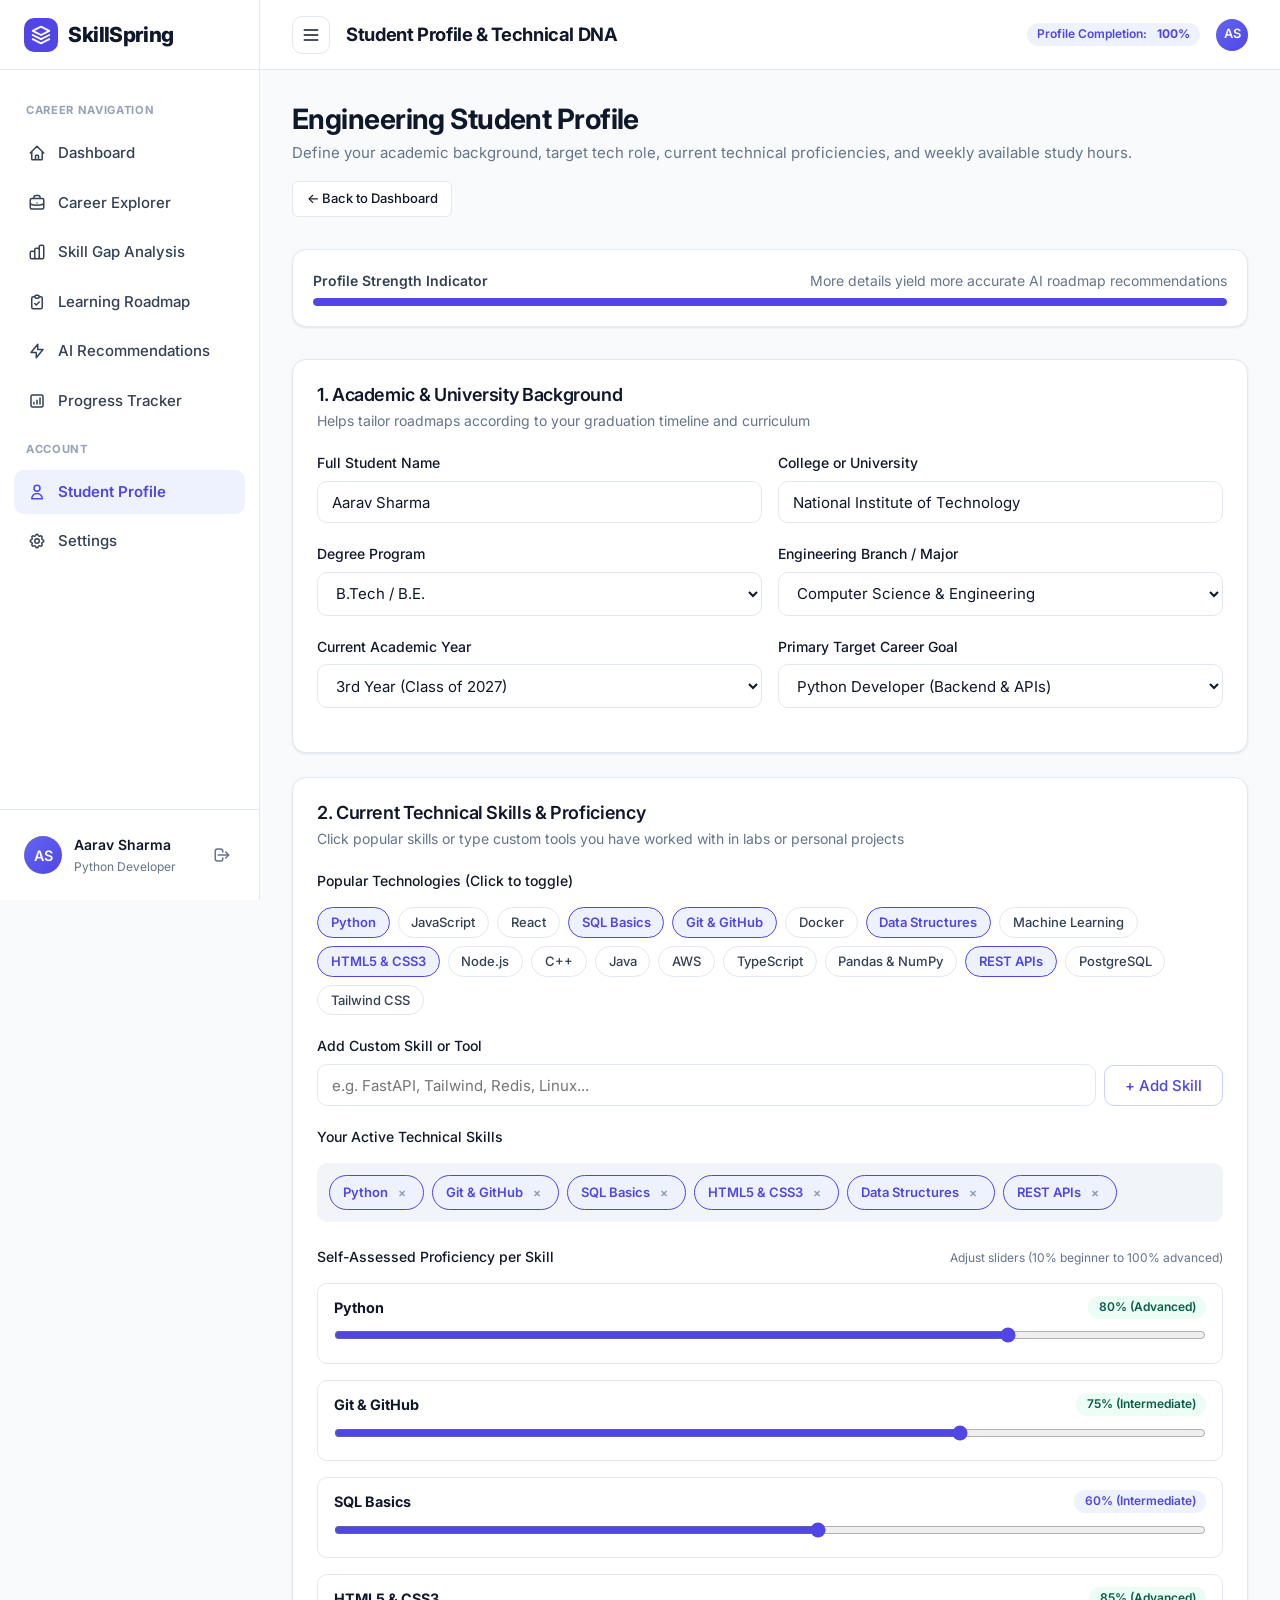
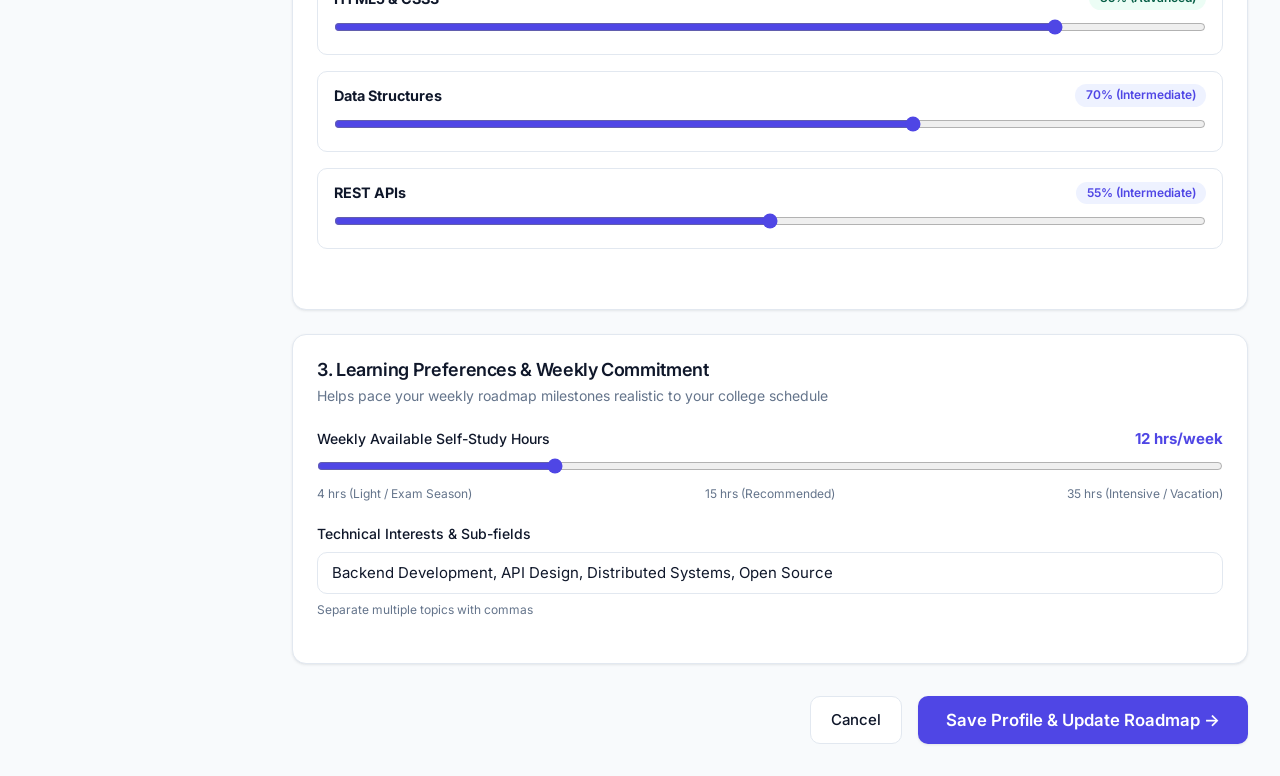
==== profile.html @ 17d7d7e4 "Initial commit: SkillSpring Career and Skill Roadmap Platform" ====
<!DOCTYPE html>
<html lang="en">
<head>
  <meta charset="UTF-8">
  <meta name="viewport" content="width=device-width, initial-scale=1.0">
  <title>Student Profile - SkillSpring</title>
  <link rel="stylesheet" href="css/style.css">
  <link rel="icon" href="data:image/svg+xml,<svg xmlns='http://www.w3.org/2000/svg' viewBox='0 0 24 24' fill='%234F46E5'><path d='M12 2L2 7l10 5 10-5-10-5zM2 17l10 5 10-5M2 12l10 5 10-5'/></svg>">
</head>
<body>

  <div class="app-layout">
    <!-- Sidebar -->
    <aside class="app-sidebar">
      <div class="sidebar-header">
        <a href="dashboard.html" class="brand-logo">
          <span class="brand-logo-icon">
            <svg width="20" height="20" fill="none" stroke="currentColor" stroke-width="2.2" viewBox="0 0 24 24">
              <path stroke-linecap="round" stroke-linejoin="round" d="M12 2L2 7l10 5 10-5-10-5zM2 17l10 5 10-5M2 12l10 5 10-5"/>
            </svg>
          </span>
          <span>SkillSpring</span>
        </a>
      </div>

      <nav class="sidebar-nav">
        <div class="nav-section-title">Career Navigation</div>
        <a href="dashboard.html" class="sidebar-item">
          <svg width="18" height="18" fill="none" stroke="currentColor" stroke-width="2" viewBox="0 0 24 24"><path stroke-linecap="round" stroke-linejoin="round" d="M3 12l2-2m0 0l7-7 7 7M5 10v10a1 1 0 001 1h3m10-11l2 2m-2-2v10a1 1 0 01-1 1h-3m-6 0a1 1 0 001-1v-4a1 1 0 011-1h2a1 1 0 011 1v4a1 1 0 001 1m-6 0h6"/></svg>
          <span>Dashboard</span>
        </a>
        <a href="careers.html" class="sidebar-item">
          <svg width="18" height="18" fill="none" stroke="currentColor" stroke-width="2" viewBox="0 0 24 24"><path stroke-linecap="round" stroke-linejoin="round" d="M21 13.255A23.931 23.931 0 0112 15c-3.183 0-6.22-.62-9-1.745M16 6V4a2 2 0 00-2-2h-4a2 2 0 00-2 2v2m4 6h.01M5 20h14a2 2 0 002-2V8a2 2 0 00-2-2H5a2 2 0 00-2 2v10a2 2 0 002 2z"/></svg>
          <span>Career Explorer</span>
        </a>
        <a href="skill-gap.html" class="sidebar-item">
          <svg width="18" height="18" fill="none" stroke="currentColor" stroke-width="2" viewBox="0 0 24 24"><path stroke-linecap="round" stroke-linejoin="round" d="M9 19v-6a2 2 0 00-2-2H5a2 2 0 00-2 2v6a2 2 0 002 2h2a2 2 0 002-2zm0 0V9a2 2 0 012-2h2a2 2 0 012 2v10m-6 0a2 2 0 002 2h2a2 2 0 002-2m0 0V5a2 2 0 012-2h2a2 2 0 012 2v14a2 2 0 01-2 2h-2a2 2 0 01-2-2z"/></svg>
          <span>Skill Gap Analysis</span>
        </a>
        <a href="roadmap.html" class="sidebar-item">
          <svg width="18" height="18" fill="none" stroke="currentColor" stroke-width="2" viewBox="0 0 24 24"><path stroke-linecap="round" stroke-linejoin="round" d="M9 5H7a2 2 0 00-2 2v12a2 2 0 002 2h10a2 2 0 002-2V7a2 2 0 00-2-2h-2M9 5a2 2 0 002 2h2a2 2 0 002-2M9 5a2 2 0 012-2h2a2 2 0 012 2m-6 9l2 2 4-4"/></svg>
          <span>Learning Roadmap</span>
        </a>
        <a href="recommendations.html" class="sidebar-item">
          <svg width="18" height="18" fill="none" stroke="currentColor" stroke-width="2" viewBox="0 0 24 24"><path stroke-linecap="round" stroke-linejoin="round" d="M13 10V3L4 14h7v7l9-11h-7z"/></svg>
          <span>AI Recommendations</span>
        </a>
        <a href="progress.html" class="sidebar-item">
          <svg width="18" height="18" fill="none" stroke="currentColor" stroke-width="2" viewBox="0 0 24 24"><path stroke-linecap="round" stroke-linejoin="round" d="M16 8v8m-4-5v5m-4-2v2m-2 4h12a2 2 0 002-2V6a2 2 0 00-2-2H6a2 2 0 00-2 2v12a2 2 0 002 2z"/></svg>
          <span>Progress Tracker</span>
        </a>

        <div class="nav-section-title">Account</div>
        <a href="profile.html" class="sidebar-item active">
          <svg width="18" height="18" fill="none" stroke="currentColor" stroke-width="2" viewBox="0 0 24 24"><path stroke-linecap="round" stroke-linejoin="round" d="M16 7a4 4 0 11-8 0 4 4 0 018 0zM12 14a7 7 0 00-7 7h14a7 7 0 00-7-7z"/></svg>
          <span>Student Profile</span>
        </a>
        <a href="settings.html" class="sidebar-item">
          <svg width="18" height="18" fill="none" stroke="currentColor" stroke-width="2" viewBox="0 0 24 24"><path stroke-linecap="round" stroke-linejoin="round" d="M10.325 4.317c.426-1.756 2.924-1.756 3.35 0a1.724 1.724 0 002.573 1.066c1.543-.94 3.31.826 2.37 2.37a1.724 1.724 0 001.065 2.572c1.756.426 1.756 2.924 0 3.35a1.724 1.724 0 00-1.066 2.573c.94 1.543-.826 3.31-2.37 2.37a1.724 1.724 0 00-2.572 1.065c-.426 1.756-2.924 1.756-3.35 0a1.724 1.724 0 00-2.573-1.066c-1.543.94-3.31-.826-2.37-2.37a1.724 1.724 0 00-1.065-2.572c-1.756-.426-1.756-2.924 0-3.35a1.724 1.724 0 001.066-2.573c-.94-1.543.826-3.31 2.37-2.37.996.608 2.296.07 2.572-1.065z"/><path stroke-linecap="round" stroke-linejoin="round" d="M15 12a3 3 0 11-6 0 3 3 0 016 0z"/></svg>
          <span>Settings</span>
        </a>
      </nav>

      <div class="sidebar-footer">
        <div class="sidebar-user-card">
          <div class="user-avatar sync-user-avatar">AS</div>
          <div class="user-info">
            <div class="user-name sync-user-name">Aarav Sharma</div>
            <div class="user-role sync-user-role">Python Developer</div>
          </div>
          <button type="button" onclick="demoLogout()" title="Log out" style="color:var(--text-muted); padding:0.25rem;">
            <svg width="18" height="18" fill="none" stroke="currentColor" stroke-width="2" viewBox="0 0 24 24"><path stroke-linecap="round" stroke-linejoin="round" d="M17 16l4-4m0 0l-4-4m4 4H7m6 4v1a3 3 0 01-3 3H6a3 3 0 01-3-3V7a3 3 0 013-3h4a3 3 0 013 3v1"/></svg>
          </button>
        </div>
      </div>
    </aside>

    <!-- Main Content Area -->
    <div class="app-main">
      <header class="app-header">
        <div style="display:flex; align-items:center; gap:1rem;">
          <button class="sidebar-toggle-btn btn btn-icon-only btn-outline" aria-label="Toggle Navigation Sidebar">
            <svg width="20" height="20" fill="none" stroke="currentColor" stroke-width="2" viewBox="0 0 24 24"><path stroke-linecap="round" stroke-linejoin="round" d="M4 6h16M4 12h16M4 18h16"/></svg>
          </button>
          <div>
            <h2 style="font-size:1.15rem; font-weight:700;">Student Profile & Technical DNA</h2>
          </div>
        </div>

        <div class="header-actions">
          <span class="badge badge-indigo">Profile Completion: <strong id="profile-completion-pct" style="margin-left:0.25rem;">85%</strong></span>
          <div class="user-avatar sm sync-user-avatar">AS</div>
        </div>
      </header>

      <main class="app-body">
        <div class="page-header">
          <div>
            <h1 class="page-header-title">Engineering Student Profile</h1>
            <p class="page-header-desc">
              Define your academic background, target tech role, current technical proficiencies, and weekly available study hours.
            </p>
          </div>
          <div>
            <a href="dashboard.html" class="btn btn-outline btn-sm">← Back to Dashboard</a>
          </div>
        </div>

        <!-- Completion Indicator Bar -->
        <div class="card" style="margin-bottom: 2rem; padding: 1.25rem;">
          <div class="progress-bar-wrapper">
            <div class="progress-header">
              <span style="font-weight:600; font-size:0.875rem;">Profile Strength Indicator</span>
              <span class="text-sm text-muted">More details yield more accurate AI roadmap recommendations</span>
            </div>
            <div class="progress-track" style="height:8px;">
              <div id="profile-completion-bar" class="progress-fill" style="width: 85%;"></div>
            </div>
          </div>
        </div>

        <!-- Student Profile Form -->
        <form id="student-profile-form">
          <!-- Academic Information Card -->
          <div class="card" style="margin-bottom: 1.5rem;">
            <div class="card-header">
              <div>
                <h3 class="card-title">1. Academic & University Background</h3>
                <p class="card-subtitle">Helps tailor roadmaps according to your graduation timeline and curriculum</p>
              </div>
            </div>

            <div class="form-row">
              <div class="form-group">
                <label class="form-label" for="profile-name">Full Student Name</label>
                <input type="text" id="profile-name" class="form-input" placeholder="Aarav Sharma" required>
              </div>

              <div class="form-group">
                <label class="form-label" for="profile-college">College or University</label>
                <input type="text" id="profile-college" class="form-input" placeholder="e.g. National Institute of Technology" required>
              </div>
            </div>

            <div class="form-row">
              <div class="form-group">
                <label class="form-label" for="profile-degree">Degree Program</label>
                <select id="profile-degree" class="form-select">
                  <option value="B.Tech">B.Tech / B.E.</option>
                  <option value="B.Sc">B.Sc Computer Science</option>
                  <option value="BCA">BCA (Computer Applications)</option>
                  <option value="M.Tech">M.Tech / M.E.</option>
                  <option value="MCA">MCA</option>
                  <option value="Other">Other Undergraduate</option>
                </select>
              </div>

              <div class="form-group">
                <label class="form-label" for="profile-branch">Engineering Branch / Major</label>
                <select id="profile-branch" class="form-select">
                  <option value="Computer Science & Engineering">Computer Science & Engineering</option>
                  <option value="Information Technology">Information Technology</option>
                  <option value="Electronics & Communication">Electronics & Communication</option>
                  <option value="Electrical Engineering">Electrical Engineering</option>
                  <option value="Data Science & AI">Data Science & AI</option>
                  <option value="Mechanical Engineering">Mechanical Engineering</option>
                  <option value="Civil / Other">Other Branch</option>
                </select>
              </div>
            </div>

            <div class="form-row">
              <div class="form-group">
                <label class="form-label" for="profile-academicYear">Current Academic Year</label>
                <select id="profile-academicYear" class="form-select">
                  <option value="1st Year (Class of 2029)">1st Year (Class of 2029)</option>
                  <option value="2nd Year (Class of 2028)">2nd Year (Class of 2028)</option>
                  <option value="3rd Year (Class of 2027)">3rd Year (Class of 2027)</option>
                  <option value="4th Year (Class of 2026)">4th Year (Class of 2026)</option>
                  <option value="Recent Graduate">Recent Graduate</option>
                </select>
              </div>

              <div class="form-group">
                <label class="form-label" for="profile-careerGoal">Primary Target Career Goal</label>
                <select id="profile-careerGoal" class="form-select">
                  <option value="Python Developer">Python Developer (Backend & APIs)</option>
                  <option value="Web Developer (Full Stack)">Web Developer (Full Stack React & Node)</option>
                  <option value="Data Analyst">Data Analyst (SQL, Python & BI)</option>
                  <option value="Cloud & DevOps Engineer">Cloud & DevOps Engineer</option>
                </select>
              </div>
            </div>
          </div>

          <!-- Skills & Proficiency Card -->
          <div class="card" style="margin-bottom: 1.5rem;">
            <div class="card-header">
              <div>
                <h3 class="card-title">2. Current Technical Skills & Proficiency</h3>
                <p class="card-subtitle">Click popular skills or type custom tools you have worked with in labs or personal projects</p>
              </div>
            </div>

            <!-- Popular Selectable Skill Chips -->
            <div class="form-group">
              <label class="form-label">Popular Technologies (Click to toggle)</label>
              <div id="popular-skills-container" class="skill-chips-container">
                <!-- Dynamically populated chips -->
              </div>
            </div>

            <!-- Add Custom Skill Input -->
            <div class="form-group" style="margin-top: 1rem;">
              <label class="form-label" for="custom-skill-input">Add Custom Skill or Tool</label>
              <div class="input-wrapper" style="gap: 0.5rem;">
                <input type="text" id="custom-skill-input" class="form-input" placeholder="e.g. FastAPI, Tailwind, Redis, Linux...">
                <button type="button" id="add-custom-skill-btn" class="btn btn-outline-primary" style="flex-shrink:0;">
                  + Add Skill
                </button>
              </div>
            </div>

            <!-- Active Selected Skills Chips -->
            <div class="form-group" style="margin-top: 1.25rem;">
              <label class="form-label">Your Active Technical Skills</label>
              <div id="selected-skills-container" class="skill-chips-container" style="min-height: 40px; padding: 0.75rem; background: var(--bg-card-subtle); border-radius: var(--radius-md);">
                <!-- Active chips with remove button -->
              </div>
            </div>

            <!-- Proficiency Level Sliders -->
            <div class="form-group" style="margin-top: 1.5rem;">
              <label class="form-label">
                <span>Self-Assessed Proficiency per Skill</span>
                <span class="form-label-hint">Adjust sliders (10% beginner to 100% advanced)</span>
              </label>
              <div id="proficiency-sliders-container" style="margin-top: 0.5rem;">
                <!-- Dynamically populated proficiency sliders -->
              </div>
            </div>
          </div>

          <!-- Learning Preferences Card -->
          <div class="card" style="margin-bottom: 2rem;">
            <div class="card-header">
              <div>
                <h3 class="card-title">3. Learning Preferences & Weekly Commitment</h3>
                <p class="card-subtitle">Helps pace your weekly roadmap milestones realistic to your college schedule</p>
              </div>
            </div>

            <div class="form-group">
              <div class="form-label">
                <label for="profile-hours">Weekly Available Self-Study Hours</label>
                <strong id="hours-val-display" style="color:var(--primary); font-size:0.9375rem;">12 hrs/week</strong>
              </div>
              <input type="range" id="profile-hours" min="4" max="35" step="1" value="12" style="width:100%; accent-color:var(--primary); cursor:pointer;">
              <div style="display:flex; justify-content:space-between; font-size:0.75rem; color:var(--text-muted); margin-top:0.25rem;">
                <span>4 hrs (Light / Exam Season)</span>
                <span>15 hrs (Recommended)</span>
                <span>35 hrs (Intensive / Vacation)</span>
              </div>
            </div>

            <div class="form-group" style="margin-top: 1.25rem;">
              <label class="form-label" for="profile-interests">Technical Interests & Sub-fields</label>
              <input type="text" id="profile-interests" class="form-input" placeholder="e.g. Distributed Systems, API Architecture, Open Source, Cloud">
              <small class="text-muted text-xs">Separate multiple topics with commas</small>
            </div>
          </div>

          <div style="display:flex; justify-content:flex-end; gap:1rem;">
            <a href="dashboard.html" class="btn btn-outline">Cancel</a>
            <button type="submit" class="btn btn-primary btn-lg">
              Save Profile & Update Roadmap →
            </button>
          </div>
        </form>
      </main>
    </div>
  </div>

  <div id="toast-container" class="toast-container"></div>

  <script src="js/store.js"></script>
  <script src="js/main.js"></script>
  <script src="js/profile.js"></script>
</body>
</html>
---- css/style.css ----
/* ==========================================================================
   SkillSpring Design System & Stylesheet
   Modern, Premium SaaS Aesthetic
   Primary: Indigo (#4F46E5) | Deep Navy Text (#0F172A) | Crisp White (#FFFFFF)
   ========================================================================== */

@import url('https://fonts.googleapis.com/css2?family=Inter:wght@300;400;500;600;700;800&display=swap');

:root {
  /* Core Color Palette */
  --bg-main: #F8FAFC;
  --bg-card: #FFFFFF;
  --bg-card-subtle: #F1F5F9;
  --bg-card-hover: #F8FAFC;
  --border-light: #E2E8F0;
  --border-focus: #818CF8;

  /* Typography Colors */
  --text-main: #0F172A;       /* Slate 900 */
  --text-body: #334155;       /* Slate 700 */
  --text-muted: #64748B;      /* Slate 500 */
  --text-light: #94A3B8;      /* Slate 400 */
  --text-inverted: #FFFFFF;

  /* Brand Colors */
  --primary-50: #EEF2FF;
  --primary-100: #E0E7FF;
  --primary-200: #C7D2FE;
  --primary-300: #A5B4FC;
  --primary-400: #818CF8;
  --primary: #4F46E5;         /* Indigo 600 */
  --primary-hover: #4338CA;   /* Indigo 700 */
  --primary-dark: #3730A3;    /* Indigo 800 */
  --primary-light: #6366F1;   /* Indigo 500 */
  --primary-rgb: 79, 70, 229;

  /* Accent & Status Colors */
  --success-bg: #ECFDF5;
  --success-border: #A7F3D0;
  --success-text: #065F46;
  --success: #10B981;

  --warning-bg: #FFFBEB;
  --warning-border: #FDE68A;
  --warning-text: #92400E;
  --warning: #F59E0B;

  --danger-bg: #FEF2F2;
  --danger-border: #FECACA;
  --danger-text: #991B1B;
  --danger: #EF4444;

  --info-bg: #F0F9FF;
  --info-border: #BAE6FD;
  --info-text: #075985;
  --info: #0284C7;

  /* Typography */
  --font-sans: 'Inter', -apple-system, BlinkMacSystemFont, 'Segoe UI', Roboto, Helvetica, Arial, sans-serif;
  
  /* Shadows */
  --shadow-xs: 0 1px 2px 0 rgba(15, 23, 42, 0.05);
  --shadow-sm: 0 1px 3px 0 rgba(15, 23, 42, 0.08), 0 1px 2px -1px rgba(15, 23, 42, 0.05);
  --shadow-md: 0 4px 6px -1px rgba(15, 23, 42, 0.07), 0 2px 4px -2px rgba(15, 23, 42, 0.05);
  --shadow-lg: 0 10px 15px -3px rgba(15, 23, 42, 0.08), 0 4px 6px -4px rgba(15, 23, 42, 0.04);
  --shadow-xl: 0 20px 25px -5px rgba(15, 23, 42, 0.1), 0 8px 10px -6px rgba(15, 23, 42, 0.05);
  --shadow-glow: 0 0 20px rgba(79, 70, 229, 0.15);

  /* Radius */
  --radius-sm: 6px;
  --radius-md: 10px;
  --radius-lg: 14px;
  --radius-xl: 20px;
  --radius-full: 9999px;

  /* Layout Dimensions */
  --sidebar-width: 260px;
  --header-height: 70px;
  --container-max-w: 1200px;
  --transition-fast: 150ms ease;
  --transition-normal: 250ms cubic-bezier(0.4, 0, 0.2, 1);
}

/* ==========================================================================
   CSS Reset & Base
   ========================================================================== */
*, *::before, *::after {
  box-sizing: border-box;
  margin: 0;
  padding: 0;
}

html {
  font-size: 16px;
  scroll-behavior: smooth;
  -webkit-font-smoothing: antialiased;
  -moz-osx-font-smoothing: grayscale;
}

body {
  font-family: var(--font-sans);
  background-color: var(--bg-main);
  color: var(--text-body);
  line-height: 1.6;
  min-height: 100vh;
  display: flex;
  flex-direction: column;
}

img, svg {
  display: block;
  max-width: 100%;
}

a {
  color: inherit;
  text-decoration: none;
  transition: color var(--transition-fast);
}

button, input, select, textarea {
  font-family: inherit;
  font-size: inherit;
  color: inherit;
}

button {
  cursor: pointer;
  border: none;
  background: none;
}

ul, ol {
  list-style: none;
}

/* ==========================================================================
   Typography
   ========================================================================== */
h1, h2, h3, h4, h5, h6 {
  color: var(--text-main);
  font-weight: 700;
  line-height: 1.25;
  letter-spacing: -0.02em;
}

h1 { font-size: 2.25rem; }
h2 { font-size: 1.875rem; }
h3 { font-size: 1.5rem; }
h4 { font-size: 1.25rem; }
h5 { font-size: 1.1rem; }
h6 { font-size: 0.95rem; }

p {
  color: var(--text-body);
}

.text-muted {
  color: var(--text-muted);
}

.text-sm {
  font-size: 0.875rem;
}

.text-xs {
  font-size: 0.75rem;
}

.text-bold {
  font-weight: 600;
}

.text-primary {
  color: var(--primary);
}

/* ==========================================================================
   Buttons
   ========================================================================== */
.btn {
  display: inline-flex;
  align-items: center;
  justify-content: center;
  gap: 0.5rem;
  padding: 0.625rem 1.25rem;
  font-weight: 500;
  font-size: 0.9375rem;
  border-radius: var(--radius-md);
  transition: all var(--transition-normal);
  white-space: nowrap;
  outline: none;
}

.btn:focus-visible {
  box-shadow: 0 0 0 3px rgba(79, 70, 229, 0.35);
}

.btn-primary {
  background-color: var(--primary);
  color: #FFFFFF;
  box-shadow: var(--shadow-sm);
}

.btn-primary:hover {
  background-color: var(--primary-hover);
  box-shadow: var(--shadow-md);
  transform: translateY(-1px);
  color: #FFFFFF;
}

.btn-primary:active {
  background-color: var(--primary-dark);
  transform: translateY(0);
}

.btn-secondary {
  background-color: var(--primary-50);
  color: var(--primary);
  font-weight: 600;
}

.btn-secondary:hover {
  background-color: var(--primary-100);
  color: var(--primary-dark);
}

.btn-outline {
  background-color: #FFFFFF;
  color: var(--text-main);
  border: 1px solid var(--border-light);
}

.btn-outline:hover {
  background-color: var(--bg-card-subtle);
  border-color: #CBD5E1;
}

.btn-outline-primary {
  background-color: #FFFFFF;
  color: var(--primary);
  border: 1px solid var(--primary-200);
}

.btn-outline-primary:hover {
  background-color: var(--primary-50);
  border-color: var(--primary);
}

.btn-danger {
  background-color: var(--danger);
  color: #FFFFFF;
}

.btn-danger:hover {
  background-color: #DC2626;
}

.btn-sm {
  padding: 0.4rem 0.85rem;
  font-size: 0.8125rem;
  border-radius: var(--radius-sm);
}

.btn-lg {
  padding: 0.85rem 1.75rem;
  font-size: 1.05rem;
  border-radius: var(--radius-md);
  font-weight: 600;
}

.btn-icon-only {
  width: 38px;
  height: 38px;
  padding: 0;
  border-radius: var(--radius-md);
}

.btn:disabled {
  opacity: 0.6;
  cursor: not-allowed;
  transform: none !important;
}

/* ==========================================================================
   Badges & Tags
   ========================================================================== */
.badge {
  display: inline-flex;
  align-items: center;
  gap: 0.35rem;
  padding: 0.25rem 0.65rem;
  font-size: 0.75rem;
  font-weight: 600;
  border-radius: var(--radius-full);
  line-height: 1.2;
}

.badge-indigo {
  background-color: var(--primary-50);
  color: var(--primary);
}

.badge-emerald {
  background-color: var(--success-bg);
  color: var(--success-text);
}

.badge-amber {
  background-color: var(--warning-bg);
  color: var(--warning-text);
}

.badge-slate {
  background-color: var(--bg-card-subtle);
  color: var(--text-muted);
}

.badge-rose {
  background-color: var(--danger-bg);
  color: var(--danger-text);
}

.badge-cyan {
  background-color: var(--info-bg);
  color: var(--info-text);
}

/* ==========================================================================
   Cards & Panels
   ========================================================================== */
.card {
  background-color: var(--bg-card);
  border: 1px solid var(--border-light);
  border-radius: var(--radius-lg);
  padding: 1.5rem;
  box-shadow: var(--shadow-sm);
  transition: border-color var(--transition-fast), box-shadow var(--transition-fast), transform var(--transition-fast);
}

.card-hover:hover {
  border-color: #CBD5E1;
  box-shadow: var(--shadow-md);
  transform: translateY(-2px);
}

.card-header {
  display: flex;
  align-items: center;
  justify-content: space-between;
  margin-bottom: 1.25rem;
  gap: 1rem;
}

.card-title {
  font-size: 1.125rem;
  font-weight: 600;
  color: var(--text-main);
  display: flex;
  align-items: center;
  gap: 0.5rem;
}

.card-subtitle {
  font-size: 0.875rem;
  color: var(--text-muted);
  margin-top: 0.2rem;
}

.card-footer {
  margin-top: 1.25rem;
  padding-top: 1rem;
  border-top: 1px solid var(--border-light);
  display: flex;
  align-items: center;
  justify-content: space-between;
}

/* ==========================================================================
   Form Controls
   ========================================================================== */
.form-group {
  margin-bottom: 1.25rem;
  display: flex;
  flex-direction: column;
  gap: 0.4rem;
}

.form-label {
  font-size: 0.875rem;
  font-weight: 500;
  color: var(--text-main);
  display: flex;
  justify-content: space-between;
  align-items: center;
}

.form-label-hint {
  font-size: 0.75rem;
  font-weight: 400;
  color: var(--text-muted);
}

.input-wrapper {
  position: relative;
  display: flex;
  align-items: center;
}

.input-icon-left {
  position: absolute;
  left: 0.875rem;
  color: var(--text-light);
  pointer-events: none;
  display: flex;
  align-items: center;
}

.input-icon-right {
  position: absolute;
  right: 0.75rem;
  color: var(--text-muted);
  cursor: pointer;
  display: flex;
  align-items: center;
  padding: 0.25rem;
  border-radius: var(--radius-sm);
}

.input-icon-right:hover {
  color: var(--text-main);
  background-color: var(--bg-card-subtle);
}

.form-input, .form-select, .form-textarea {
  width: 100%;
  padding: 0.65rem 0.875rem;
  font-size: 0.9375rem;
  color: var(--text-main);
  background-color: #FFFFFF;
  border: 1px solid var(--border-light);
  border-radius: var(--radius-md);
  transition: all var(--transition-fast);
  outline: none;
}

.has-left-icon .form-input {
  padding-left: 2.6rem;
}

.has-right-icon .form-input {
  padding-right: 2.6rem;
}

.form-input:focus, .form-select:focus, .form-textarea:focus {
  border-color: var(--primary);
  box-shadow: 0 0 0 3px rgba(79, 70, 229, 0.12);
}

.form-input.is-invalid {
  border-color: var(--danger);
  background-color: #FEF2F2;
}

.form-input.is-valid {
  border-color: var(--success);
}

.form-feedback {
  font-size: 0.8125rem;
  margin-top: 0.25rem;
  display: none;
}

.form-feedback.is-error {
  display: flex;
  align-items: center;
  gap: 0.35rem;
  color: var(--danger);
}

.form-feedback.is-success {
  display: flex;
  align-items: center;
  gap: 0.35rem;
  color: var(--success);
}

.form-row {
  display: grid;
  grid-template-columns: repeat(2, 1fr);
  gap: 1rem;
}

.form-check {
  display: flex;
  align-items: center;
  gap: 0.5rem;
  font-size: 0.875rem;
  cursor: pointer;
  user-select: none;
}

.form-check input[type="checkbox"] {
  width: 17px;
  height: 17px;
  accent-color: var(--primary);
  border-radius: var(--radius-sm);
  cursor: pointer;
}

/* ==========================================================================
   Skill Chips & Tags
   ========================================================================== */
.skill-chips-container {
  display: flex;
  flex-wrap: wrap;
  gap: 0.5rem;
  margin-top: 0.5rem;
}

.skill-chip {
  display: inline-flex;
  align-items: center;
  gap: 0.4rem;
  padding: 0.4rem 0.8rem;
  border-radius: var(--radius-full);
  font-size: 0.8125rem;
  font-weight: 500;
  border: 1px solid var(--border-light);
  background-color: #FFFFFF;
  color: var(--text-body);
  cursor: pointer;
  transition: all var(--transition-fast);
  user-select: none;
}

.skill-chip:hover {
  border-color: var(--primary-300);
  background-color: var(--primary-50);
  color: var(--primary);
}

.skill-chip.selected {
  background-color: var(--primary-50);
  border-color: var(--primary);
  color: var(--primary);
  font-weight: 600;
}

.skill-chip.active {
  background-color: var(--primary);
  border-color: var(--primary);
  color: #FFFFFF;
}

.skill-chip .chip-remove {
  width: 16px;
  height: 16px;
  display: inline-flex;
  align-items: center;
  justify-content: center;
  border-radius: 50%;
  color: var(--text-light);
  font-weight: bold;
  font-size: 0.75rem;
  transition: background-color var(--transition-fast);
}

.skill-chip .chip-remove:hover {
  background-color: rgba(239, 68, 68, 0.15);
  color: var(--danger);
}

/* ==========================================================================
   Stat Cards & Metrics
   ========================================================================== */
.stats-grid {
  display: grid;
  grid-template-columns: repeat(auto-fit, minmax(220px, 1fr));
  gap: 1.25rem;
  margin-bottom: 1.75rem;
}

.stat-card {
  background: #FFFFFF;
  border: 1px solid var(--border-light);
  border-radius: var(--radius-lg);
  padding: 1.25rem 1.5rem;
  display: flex;
  align-items: flex-start;
  justify-content: space-between;
  box-shadow: var(--shadow-sm);
  transition: transform var(--transition-fast);
}

.stat-card:hover {
  transform: translateY(-2px);
  box-shadow: var(--shadow-md);
}

.stat-info {
  display: flex;
  flex-direction: column;
}

.stat-label {
  font-size: 0.8125rem;
  font-weight: 500;
  color: var(--text-muted);
  text-transform: uppercase;
  letter-spacing: 0.04em;
  margin-bottom: 0.35rem;
}

.stat-value {
  font-size: 1.875rem;
  font-weight: 700;
  color: var(--text-main);
  line-height: 1.15;
}

.stat-subtext {
  font-size: 0.8125rem;
  color: var(--text-muted);
  margin-top: 0.35rem;
  display: flex;
  align-items: center;
  gap: 0.3rem;
}

.stat-icon {
  width: 44px;
  height: 44px;
  border-radius: var(--radius-md);
  display: flex;
  align-items: center;
  justify-content: center;
  flex-shrink: 0;
}

.stat-icon.indigo {
  background-color: var(--primary-50);
  color: var(--primary);
}

.stat-icon.emerald {
  background-color: var(--success-bg);
  color: var(--success);
}

.stat-icon.amber {
  background-color: var(--warning-bg);
  color: var(--warning);
}

.stat-icon.sky {
  background-color: var(--info-bg);
  color: var(--info);
}

/* ==========================================================================
   Progress Bars
   ========================================================================== */
.progress-bar-wrapper {
  width: 100%;
}

.progress-header {
  display: flex;
  justify-content: space-between;
  align-items: center;
  font-size: 0.8125rem;
  margin-bottom: 0.4rem;
}

.progress-track {
  height: 8px;
  width: 100%;
  background-color: #E2E8F0;
  border-radius: var(--radius-full);
  overflow: hidden;
  position: relative;
}

.progress-fill {
  height: 100%;
  border-radius: var(--radius-full);
  background-color: var(--primary);
  transition: width 0.6s cubic-bezier(0.4, 0, 0.2, 1);
}

.progress-fill.success {
  background-color: var(--success);
}

.progress-fill.warning {
  background-color: var(--warning);
}

/* ==========================================================================
   Alerts & Banners
   ========================================================================== */
.alert {
  padding: 1rem 1.25rem;
  border-radius: var(--radius-md);
  display: flex;
  align-items: flex-start;
  gap: 0.875rem;
  margin-bottom: 1.5rem;
  font-size: 0.875rem;
}

.alert-ai {
  background: linear-gradient(135deg, #EEF2FF 0%, #F5F3FF 100%);
  border: 1px solid #C7D2FE;
  color: #3730A3;
}

.alert-info {
  background-color: var(--info-bg);
  border: 1px solid var(--info-border);
  color: var(--info-text);
}

.alert-warning {
  background-color: var(--warning-bg);
  border: 1px solid var(--warning-border);
  color: var(--warning-text);
}

.alert-icon {
  flex-shrink: 0;
  margin-top: 0.125rem;
}

/* ==========================================================================
   Public Site Navbar (Landing, Login, Signup)
   ========================================================================== */
.navbar {
  background-color: rgba(255, 255, 255, 0.95);
  backdrop-filter: blur(8px);
  -webkit-backdrop-filter: blur(8px);
  border-bottom: 1px solid var(--border-light);
  position: sticky;
  top: 0;
  z-index: 50;
  height: var(--header-height);
}

.nav-container {
  max-width: var(--container-max-w);
  margin: 0 auto;
  padding: 0 1.5rem;
  height: 100%;
  display: flex;
  align-items: center;
  justify-content: space-between;
}

.brand-logo {
  display: flex;
  align-items: center;
  gap: 0.65rem;
  font-weight: 800;
  font-size: 1.3rem;
  color: var(--text-main);
  letter-spacing: -0.03em;
}

.brand-logo-icon {
  width: 34px;
  height: 34px;
  background: var(--primary);
  border-radius: var(--radius-md);
  display: flex;
  align-items: center;
  justify-content: center;
  color: #FFFFFF;
}

.nav-links {
  display: flex;
  align-items: center;
  gap: 2rem;
}

.nav-link {
  font-size: 0.9375rem;
  font-weight: 500;
  color: var(--text-body);
  transition: color var(--transition-fast);
}

.nav-link:hover, .nav-link.active {
  color: var(--primary);
}

.nav-actions {
  display: flex;
  align-items: center;
  gap: 0.875rem;
}

.nav-toggle-btn {
  display: none;
  font-size: 1.5rem;
  color: var(--text-main);
}

/* Mobile Nav Drawer */
.mobile-nav-menu {
  display: none;
  position: fixed;
  top: var(--header-height);
  left: 0;
  right: 0;
  background: #FFFFFF;
  border-bottom: 1px solid var(--border-light);
  padding: 1.5rem;
  box-shadow: var(--shadow-lg);
  flex-direction: column;
  gap: 1rem;
  z-index: 49;
}

.mobile-nav-menu.is-open {
  display: flex;
}

/* ==========================================================================
   Public Site Footer
   ========================================================================== */
.site-footer {
  background-color: #FFFFFF;
  border-top: 1px solid var(--border-light);
  padding: 4rem 1.5rem 2rem;
  margin-top: auto;
}

.footer-container {
  max-width: var(--container-max-w);
  margin: 0 auto;
}

.footer-grid {
  display: grid;
  grid-template-columns: 2fr 1fr 1fr 1fr;
  gap: 3rem;
  margin-bottom: 3rem;
}

.footer-col h5 {
  font-size: 0.875rem;
  text-transform: uppercase;
  letter-spacing: 0.05em;
  color: var(--text-main);
  margin-bottom: 1.25rem;
}

.footer-links {
  display: flex;
  flex-direction: column;
  gap: 0.75rem;
}

.footer-links a {
  font-size: 0.875rem;
  color: var(--text-muted);
}

.footer-links a:hover {
  color: var(--primary);
}

.footer-bottom {
  padding-top: 2rem;
  border-top: 1px solid var(--border-light);
  display: flex;
  align-items: center;
  justify-content: space-between;
  font-size: 0.875rem;
  color: var(--text-muted);
}

/* ==========================================================================
   App Shell Layout (Dashboard, Careers, Roadmap, etc.)
   ========================================================================== */
.app-layout {
  display: flex;
  min-height: 100vh;
}

.app-sidebar {
  width: var(--sidebar-width);
  background-color: #FFFFFF;
  border-right: 1px solid var(--border-light);
  display: flex;
  flex-direction: column;
  position: fixed;
  top: 0;
  bottom: 0;
  left: 0;
  z-index: 40;
  transition: transform var(--transition-normal);
}

.sidebar-header {
  height: var(--header-height);
  display: flex;
  align-items: center;
  padding: 0 1.5rem;
  border-bottom: 1px solid var(--border-light);
}

.sidebar-nav {
  padding: 1.25rem 0.875rem;
  flex: 1;
  overflow-y: auto;
  display: flex;
  flex-direction: column;
  gap: 0.35rem;
}

.nav-section-title {
  font-size: 0.7rem;
  font-weight: 700;
  text-transform: uppercase;
  letter-spacing: 0.06em;
  color: var(--text-light);
  padding: 0.75rem 0.75rem 0.35rem;
}

.sidebar-item {
  display: flex;
  align-items: center;
  gap: 0.75rem;
  padding: 0.625rem 0.875rem;
  border-radius: var(--radius-md);
  font-size: 0.9375rem;
  font-weight: 500;
  color: var(--text-body);
  transition: all var(--transition-fast);
}

.sidebar-item:hover {
  background-color: var(--bg-card-subtle);
  color: var(--text-main);
}

.sidebar-item.active {
  background-color: var(--primary-50);
  color: var(--primary);
  font-weight: 600;
}

.sidebar-item svg {
  flex-shrink: 0;
  color: currentColor;
}

.sidebar-footer {
  padding: 1rem;
  border-top: 1px solid var(--border-light);
}

.sidebar-user-card {
  display: flex;
  align-items: center;
  gap: 0.75rem;
  padding: 0.5rem;
  border-radius: var(--radius-md);
  transition: background-color var(--transition-fast);
}

.sidebar-user-card:hover {
  background-color: var(--bg-card-subtle);
}

.user-avatar {
  width: 38px;
  height: 38px;
  border-radius: 50%;
  background: linear-gradient(135deg, #6366F1 0%, #4F46E5 100%);
  color: #FFFFFF;
  display: flex;
  align-items: center;
  justify-content: center;
  font-weight: 600;
  font-size: 0.9rem;
  flex-shrink: 0;
}

.user-avatar.sm {
  width: 32px;
  height: 32px;
  font-size: 0.8rem;
}

.user-info {
  flex: 1;
  min-width: 0;
}

.user-name {
  font-size: 0.875rem;
  font-weight: 600;
  color: var(--text-main);
  white-space: nowrap;
  overflow: hidden;
  text-overflow: ellipsis;
}

.user-role {
  font-size: 0.75rem;
  color: var(--text-muted);
  white-space: nowrap;
  overflow: hidden;
  text-overflow: ellipsis;
}

/* App Main Content Area */
.app-main {
  flex: 1;
  margin-left: var(--sidebar-width);
  display: flex;
  flex-direction: column;
  min-height: 100vh;
}

.app-header {
  height: var(--header-height);
  background-color: #FFFFFF;
  border-bottom: 1px solid var(--border-light);
  display: flex;
  align-items: center;
  justify-content: space-between;
  padding: 0 2rem;
  position: sticky;
  top: 0;
  z-index: 30;
}

.header-search {
  position: relative;
  width: 300px;
}

.header-search input {
  padding-left: 2.4rem;
  height: 38px;
  font-size: 0.875rem;
}

.header-actions {
  display: flex;
  align-items: center;
  gap: 1rem;
}

.app-body {
  padding: 2rem;
  flex: 1;
  max-width: var(--container-max-w);
  width: 100%;
  margin: 0 auto;
}

.page-header {
  margin-bottom: 2rem;
  display: flex;
  align-items: flex-start;
  justify-content: space-between;
  gap: 1rem;
  flex-wrap: wrap;
}

.page-header-title {
  font-size: 1.75rem;
  color: var(--text-main);
}

.page-header-desc {
  font-size: 0.9375rem;
  color: var(--text-muted);
  margin-top: 0.25rem;
}

/* ==========================================================================
   Landing Page Components
   ========================================================================== */
.hero-section {
  padding: 5rem 1.5rem 4rem;
  max-width: var(--container-max-w);
  margin: 0 auto;
  text-align: center;
}

.hero-pill {
  display: inline-flex;
  align-items: center;
  gap: 0.5rem;
  background-color: var(--primary-50);
  border: 1px solid var(--primary-200);
  padding: 0.35rem 1rem;
  border-radius: var(--radius-full);
  font-size: 0.8125rem;
  font-weight: 600;
  color: var(--primary);
  margin-bottom: 1.5rem;
}

.hero-title {
  font-size: 3.25rem;
  font-weight: 800;
  line-height: 1.15;
  color: var(--text-main);
  max-width: 860px;
  margin: 0 auto 1.5rem;
  letter-spacing: -0.03em;
}

.hero-title span {
  color: var(--primary);
  position: relative;
}

.hero-subtitle {
  font-size: 1.25rem;
  color: var(--text-body);
  max-width: 660px;
  margin: 0 auto 2.25rem;
  line-height: 1.5;
}

.hero-cta-group {
  display: flex;
  align-items: center;
  justify-content: center;
  gap: 1rem;
  margin-bottom: 3.5rem;
  flex-wrap: wrap;
}

.dashboard-preview-container {
  max-width: 1050px;
  margin: 0 auto;
  background: #FFFFFF;
  border: 1px solid var(--border-light);
  border-radius: var(--radius-xl);
  padding: 1rem;
  box-shadow: var(--shadow-xl), var(--shadow-glow);
}

.dashboard-preview-inner {
  border-radius: var(--radius-lg);
  border: 1px solid var(--border-light);
  background-color: var(--bg-main);
  overflow: hidden;
  text-align: left;
}

/* Feature Grid */
.features-section {
  padding: 6rem 1.5rem;
  background-color: #FFFFFF;
  border-top: 1px solid var(--border-light);
  border-bottom: 1px solid var(--border-light);
}

.section-head {
  text-align: center;
  max-width: 650px;
  margin: 0 auto 3.5rem;
}

.section-tag {
  font-size: 0.8125rem;
  font-weight: 700;
  text-transform: uppercase;
  color: var(--primary);
  letter-spacing: 0.05em;
  margin-bottom: 0.5rem;
}

.section-title {
  font-size: 2.25rem;
  margin-bottom: 0.75rem;
}

.section-subtitle {
  color: var(--text-muted);
  font-size: 1.05rem;
}

.features-grid {
  max-width: var(--container-max-w);
  margin: 0 auto;
  display: grid;
  grid-template-columns: repeat(3, 1fr);
  gap: 1.75rem;
}

.feature-card {
  padding: 2rem;
  border-radius: var(--radius-lg);
  border: 1px solid var(--border-light);
  background: #FFFFFF;
  transition: all var(--transition-normal);
}

.feature-card:hover {
  border-color: var(--primary-300);
  box-shadow: var(--shadow-md);
  transform: translateY(-3px);
}

.feature-icon {
  width: 48px;
  height: 48px;
  border-radius: var(--radius-md);
  background-color: var(--primary-50);
  color: var(--primary);
  display: flex;
  align-items: center;
  justify-content: center;
  margin-bottom: 1.25rem;
}

/* How It Works Section */
.how-it-works-section {
  padding: 6rem 1.5rem;
  max-width: var(--container-max-w);
  margin: 0 auto;
}

.steps-grid {
  display: grid;
  grid-template-columns: repeat(3, 1fr);
  gap: 2rem;
  position: relative;
}

.step-card {
  padding: 2rem;
  background: #FFFFFF;
  border: 1px solid var(--border-light);
  border-radius: var(--radius-lg);
  position: relative;
}

.step-number {
  position: absolute;
  top: -16px;
  left: 24px;
  width: 34px;
  height: 34px;
  background: var(--primary);
  color: #FFFFFF;
  font-weight: 700;
  border-radius: 50%;
  display: flex;
  align-items: center;
  justify-content: center;
  box-shadow: var(--shadow-sm);
}

/* Benefits Section */
.benefits-section {
  padding: 6rem 1.5rem;
  background-color: #FFFFFF;
  border-top: 1px solid var(--border-light);
}

.benefits-grid {
  max-width: var(--container-max-w);
  margin: 0 auto;
  display: grid;
  grid-template-columns: 1fr 1fr;
  gap: 3.5rem;
  align-items: center;
}

.benefits-list {
  display: flex;
  flex-direction: column;
  gap: 1.25rem;
  margin-top: 1.75rem;
}

.benefit-item {
  display: flex;
  gap: 1rem;
  align-items: flex-start;
}

.benefit-icon {
  width: 24px;
  height: 24px;
  border-radius: 50%;
  background: var(--success-bg);
  color: var(--success);
  display: flex;
  align-items: center;
  justify-content: center;
  flex-shrink: 0;
  margin-top: 0.15rem;
}

/* ==========================================================================
   Auth Pages (Login, Signup)
   ========================================================================== */
.auth-wrapper {
  min-height: 100vh;
  display: flex;
  align-items: center;
  justify-content: center;
  padding: 2rem 1.5rem;
  background-color: var(--bg-main);
}

.auth-card {
  width: 100%;
  max-width: 440px;
  background: #FFFFFF;
  border: 1px solid var(--border-light);
  border-radius: var(--radius-xl);
  padding: 2.5rem;
  box-shadow: var(--shadow-lg);
}

.auth-header {
  text-align: center;
  margin-bottom: 2rem;
}

.auth-header .brand-logo {
  justify-content: center;
  margin-bottom: 1.25rem;
}

.auth-title {
  font-size: 1.5rem;
  margin-bottom: 0.35rem;
}

.auth-subtitle {
  font-size: 0.875rem;
  color: var(--text-muted);
}

.auth-divider {
  display: flex;
  align-items: center;
  margin: 1.5rem 0;
  color: var(--text-light);
  font-size: 0.8125rem;
}

.auth-divider::before, .auth-divider::after {
  content: '';
  flex: 1;
  border-bottom: 1px solid var(--border-light);
}

.auth-divider span {
  padding: 0 0.75rem;
}

.demo-account-box {
  background-color: var(--primary-50);
  border: 1px dashed var(--primary-300);
  border-radius: var(--radius-md);
  padding: 0.85rem;
  font-size: 0.8125rem;
  color: var(--primary-dark);
  margin-bottom: 1.5rem;
  display: flex;
  align-items: center;
  justify-content: space-between;
}

/* ==========================================================================
   Toast Notification System
   ========================================================================== */
.toast-container {
  position: fixed;
  bottom: 1.5rem;
  right: 1.5rem;
  z-index: 100;
  display: flex;
  flex-direction: column;
  gap: 0.75rem;
  pointer-events: none;
}

.toast {
  pointer-events: auto;
  min-width: 280px;
  max-width: 400px;
  background: #FFFFFF;
  border: 1px solid var(--border-light);
  border-radius: var(--radius-md);
  padding: 1rem 1.25rem;
  box-shadow: var(--shadow-lg);
  display: flex;
  align-items: center;
  gap: 0.75rem;
  font-size: 0.875rem;
  animation: toastIn 0.3s cubic-bezier(0.4, 0, 0.2, 1) forwards;
}

@keyframes toastIn {
  from {
    transform: translateY(20px);
    opacity: 0;
  }
  to {
    transform: translateY(0);
    opacity: 1;
  }
}

.toast.toast-success {
  border-left: 4px solid var(--success);
}

.toast.toast-error {
  border-left: 4px solid var(--danger);
}

.toast.toast-info {
  border-left: 4px solid var(--primary);
}

/* ==========================================================================
   Visual Components: Timeline & Roadmap
   ========================================================================== */
.roadmap-timeline {
  display: flex;
  flex-direction: column;
  gap: 1.5rem;
  position: relative;
}

.roadmap-week-block {
  border: 1px solid var(--border-light);
  border-radius: var(--radius-lg);
  background: #FFFFFF;
  overflow: hidden;
  transition: border-color var(--transition-fast);
}

.roadmap-week-block:hover {
  border-color: #CBD5E1;
}

.roadmap-week-block.is-current {
  border-color: var(--primary);
  box-shadow: 0 0 0 1px var(--primary);
}

.roadmap-week-header {
  padding: 1.25rem 1.5rem;
  background-color: var(--bg-card-subtle);
  border-bottom: 1px solid var(--border-light);
  display: flex;
  align-items: center;
  justify-content: space-between;
  cursor: pointer;
}

.roadmap-week-title {
  display: flex;
  align-items: center;
  gap: 0.75rem;
  font-size: 1rem;
  font-weight: 600;
  color: var(--text-main);
}

.roadmap-tasks-list {
  padding: 1.25rem 1.5rem;
  display: flex;
  flex-direction: column;
  gap: 1rem;
}

.roadmap-task-item {
  display: flex;
  align-items: flex-start;
  gap: 0.875rem;
  padding: 0.75rem;
  border-radius: var(--radius-md);
  border: 1px solid transparent;
  transition: all var(--transition-fast);
}

.roadmap-task-item:hover {
  background-color: var(--bg-card-subtle);
}

.roadmap-task-item.completed {
  opacity: 0.75;
}

.roadmap-task-item.completed .task-name {
  text-decoration: line-through;
  color: var(--text-muted);
}

.task-checkbox {
  margin-top: 0.2rem;
  width: 18px;
  height: 18px;
  accent-color: var(--primary);
  cursor: pointer;
}

.task-content {
  flex: 1;
}

.task-name {
  font-size: 0.9375rem;
  font-weight: 500;
  color: var(--text-main);
}

.task-meta {
  display: flex;
  align-items: center;
  gap: 0.75rem;
  font-size: 0.75rem;
  color: var(--text-muted);
  margin-top: 0.25rem;
}

/* ==========================================================================
   Skill Gap Visualizer
   ========================================================================== */
.gap-comparison-table {
  width: 100%;
  border-collapse: separate;
  border-spacing: 0;
}

.gap-comparison-table th {
  background-color: var(--bg-card-subtle);
  color: var(--text-muted);
  font-size: 0.75rem;
  font-weight: 600;
  text-transform: uppercase;
  letter-spacing: 0.05em;
  padding: 0.875rem 1.25rem;
  text-align: left;
  border-bottom: 1px solid var(--border-light);
}

.gap-comparison-table td {
  padding: 1rem 1.25rem;
  border-bottom: 1px solid var(--border-light);
  font-size: 0.875rem;
  vertical-align: middle;
}

.gap-comparison-table tr:last-child td {
  border-bottom: none;
}

.gap-comparison-table tr:hover td {
  background-color: var(--bg-card-subtle);
}

/* ==========================================================================
   Skeleton & Loading States
   ========================================================================== */
.skeleton {
  background: linear-gradient(90deg, #E2E8F0 25%, #F1F5F9 50%, #E2E8F0 75%);
  background-size: 200% 100%;
  animation: skeleton-shimmer 1.5s infinite;
  border-radius: var(--radius-sm);
}

@keyframes skeleton-shimmer {
  0% { background-position: 200% 0; }
  100% { background-position: -200% 0; }
}

.skeleton-text {
  height: 14px;
  margin-bottom: 0.5rem;
}

.skeleton-title {
  height: 24px;
  width: 60%;
  margin-bottom: 1rem;
}

/* Empty State */
.empty-state {
  text-align: center;
  padding: 3.5rem 1.5rem;
  border: 1px dashed var(--border-light);
  border-radius: var(--radius-lg);
  background: #FFFFFF;
}

.empty-state-icon {
  width: 56px;
  height: 56px;
  background-color: var(--primary-50);
  color: var(--primary);
  border-radius: 50%;
  display: flex;
  align-items: center;
  justify-content: center;
  margin: 0 auto 1.25rem;
}

.empty-state-title {
  font-size: 1.125rem;
  margin-bottom: 0.5rem;
}

.empty-state-desc {
  font-size: 0.875rem;
  color: var(--text-muted);
  max-width: 420px;
  margin: 0 auto 1.5rem;
}

/* ==========================================================================
   Responsive Grid & Utility Classes
   ========================================================================== */
.grid-2-col {
  display: grid;
  grid-template-columns: repeat(2, 1fr);
  gap: 1.5rem;
}

.grid-2-1-col {
  display: grid;
  grid-template-columns: 2fr 1fr;
  gap: 1.5rem;
}

.settings-layout {
  display: grid;
  grid-template-columns: 240px 1fr;
  gap: 2rem;
  align-items: start;
}

/* ==========================================================================
   Responsive Utilities & Breakpoints
   ========================================================================== */
@media (max-width: 1024px) {
  .features-grid {
    grid-template-columns: repeat(2, 1fr);
  }
  .steps-grid {
    grid-template-columns: 1fr;
  }
  .benefits-grid {
    grid-template-columns: 1fr;
  }
  .footer-grid {
    grid-template-columns: repeat(2, 1fr);
  }
  .grid-2-1-col {
    grid-template-columns: 1fr;
  }
}

@media (max-width: 768px) {
  .nav-links, .nav-actions .btn-outline {
    display: none;
  }
  .nav-toggle-btn {
    display: block;
  }
  .app-sidebar {
    transform: translateX(-100%);
  }
  .app-sidebar.is-open {
    transform: translateX(0);
    box-shadow: var(--shadow-xl);
  }
  .app-main {
    margin-left: 0;
  }
  .app-header {
    padding: 0 1rem;
  }
  .header-search {
    width: 200px;
  }
  .app-body {
    padding: 1.25rem;
  }
  .hero-title {
    font-size: 2.25rem;
  }
  .features-grid {
    grid-template-columns: 1fr;
  }
  .form-row {
    grid-template-columns: 1fr;
  }
  .footer-grid {
    grid-template-columns: 1fr;
  }
  .grid-2-col {
    grid-template-columns: 1fr;
  }
  .settings-layout {
    grid-template-columns: 1fr;
  }
}
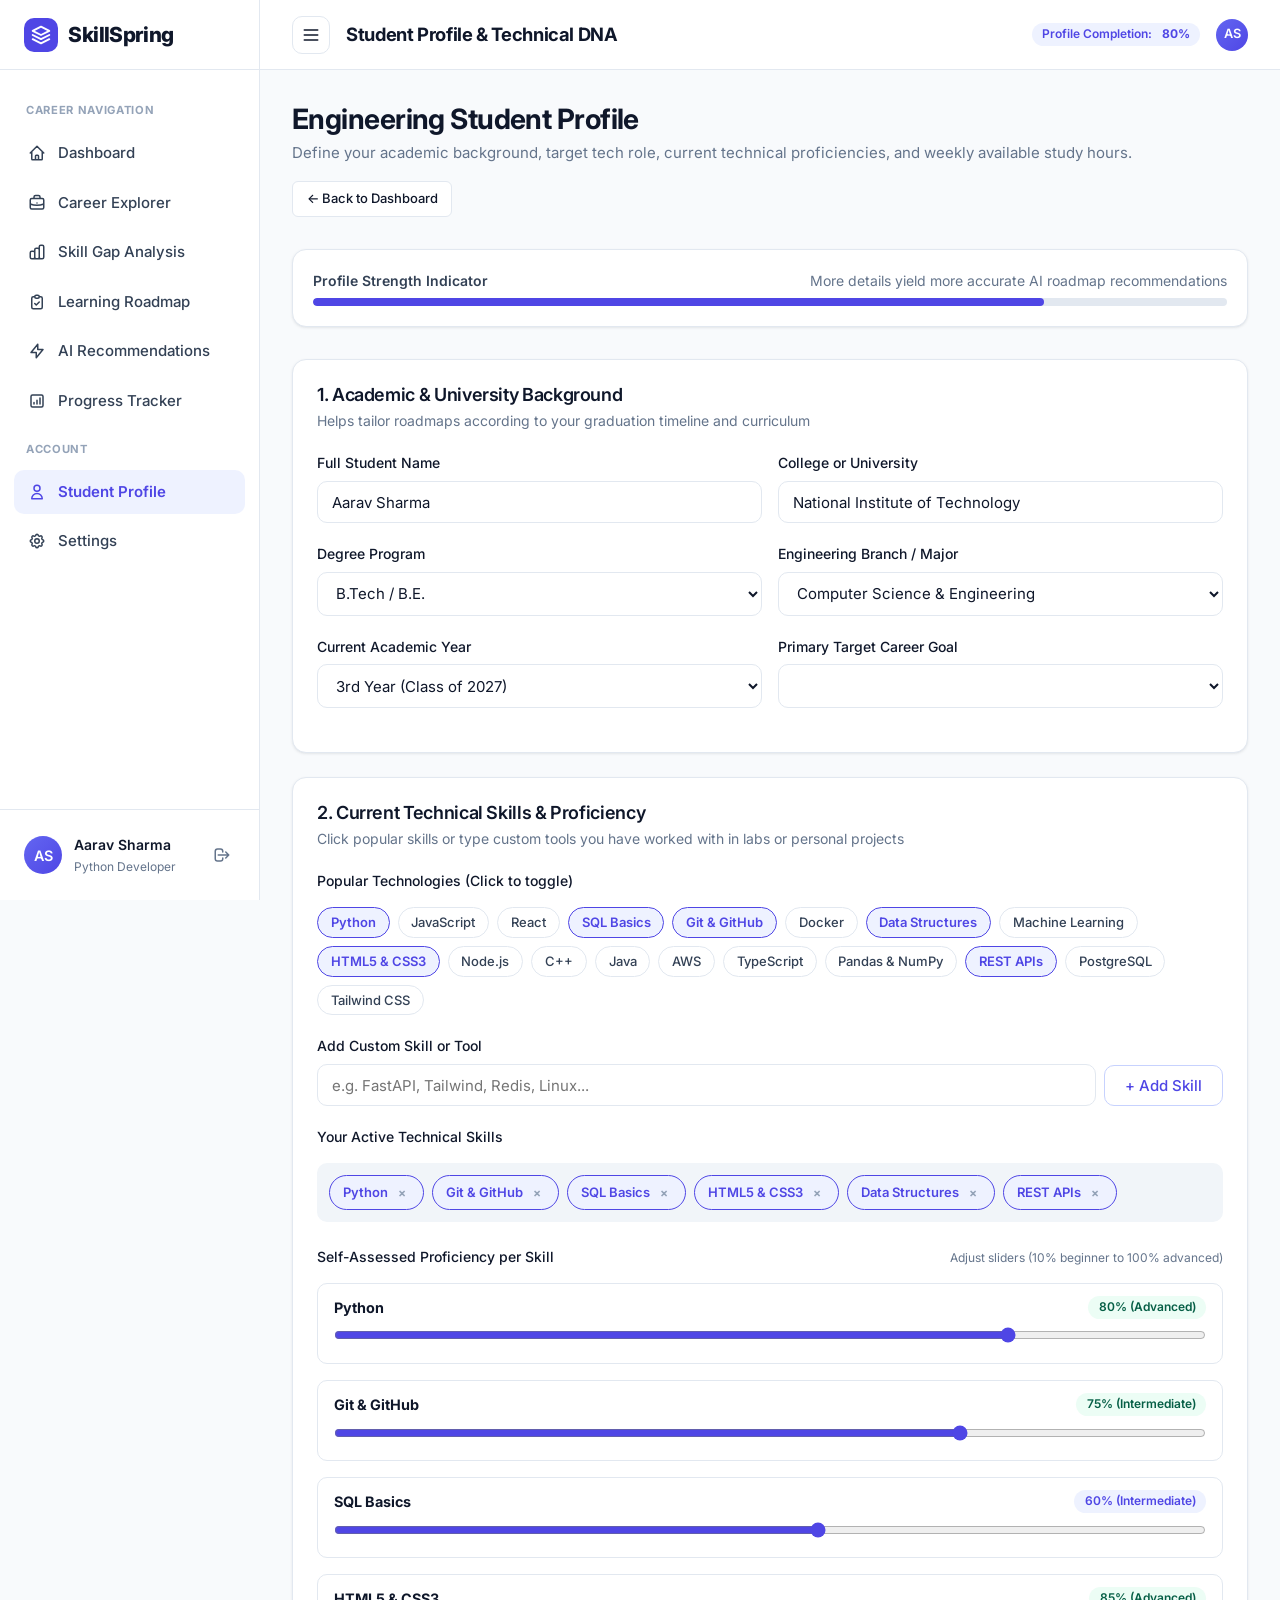
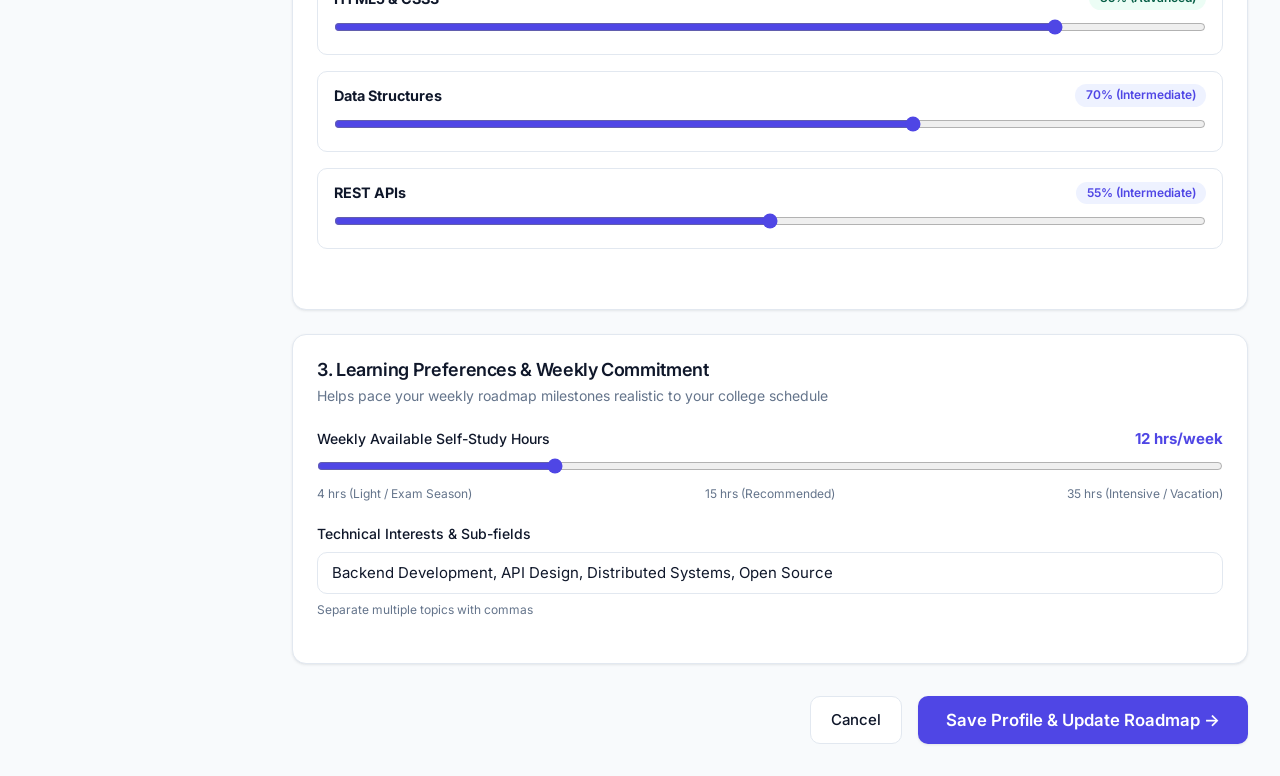
==== commit 34409e2b: "Add personalized AI career roadmaps and dynamic career catalogue" ====
--- a/profile.html
+++ b/profile.html
@@ -184,10 +184,7 @@
               <div class="form-group">
                 <label class="form-label" for="profile-careerGoal">Primary Target Career Goal</label>
                 <select id="profile-careerGoal" class="form-select">
-                  <option value="Python Developer">Python Developer (Backend & APIs)</option>
-                  <option value="Web Developer (Full Stack)">Web Developer (Full Stack React & Node)</option>
-                  <option value="Data Analyst">Data Analyst (SQL, Python & BI)</option>
-                  <option value="Cloud & DevOps Engineer">Cloud & DevOps Engineer</option>
+                  <option value="">Loading careers...</option>
                 </select>
               </div>
             </div>
